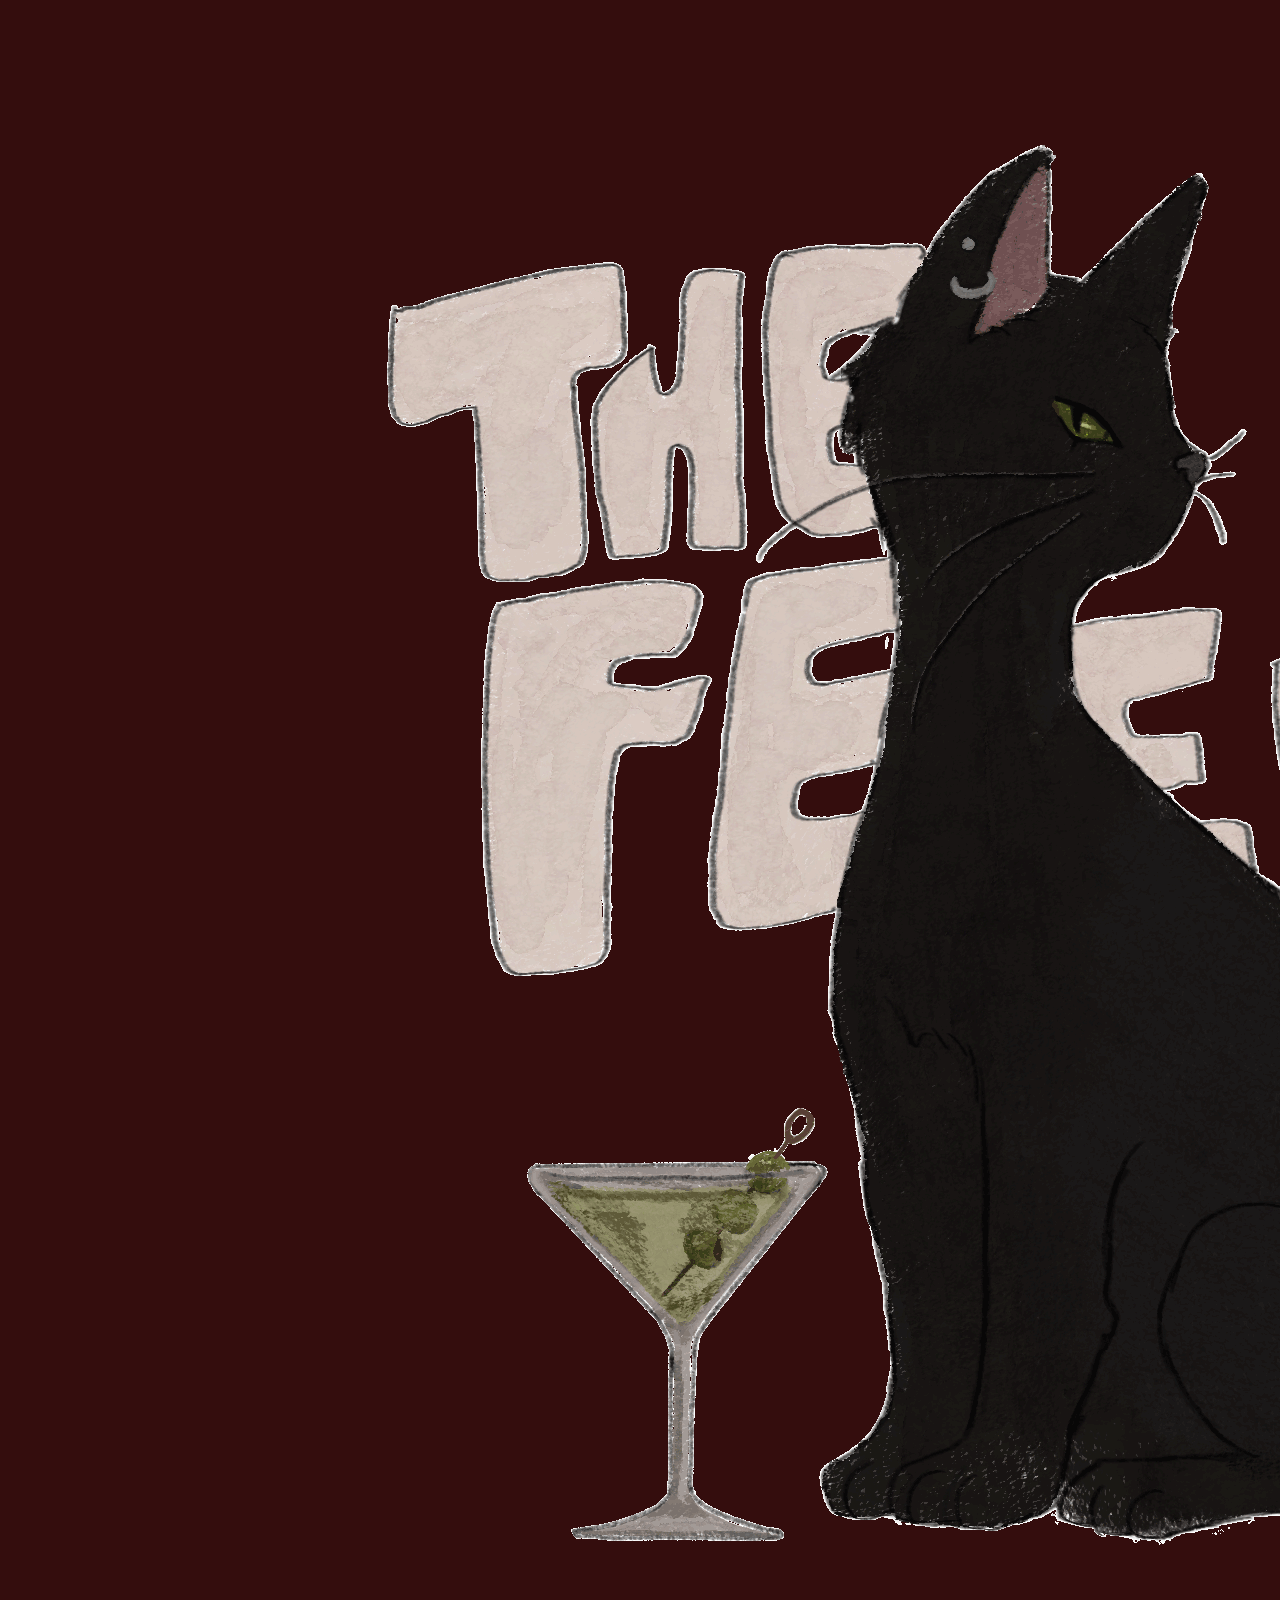
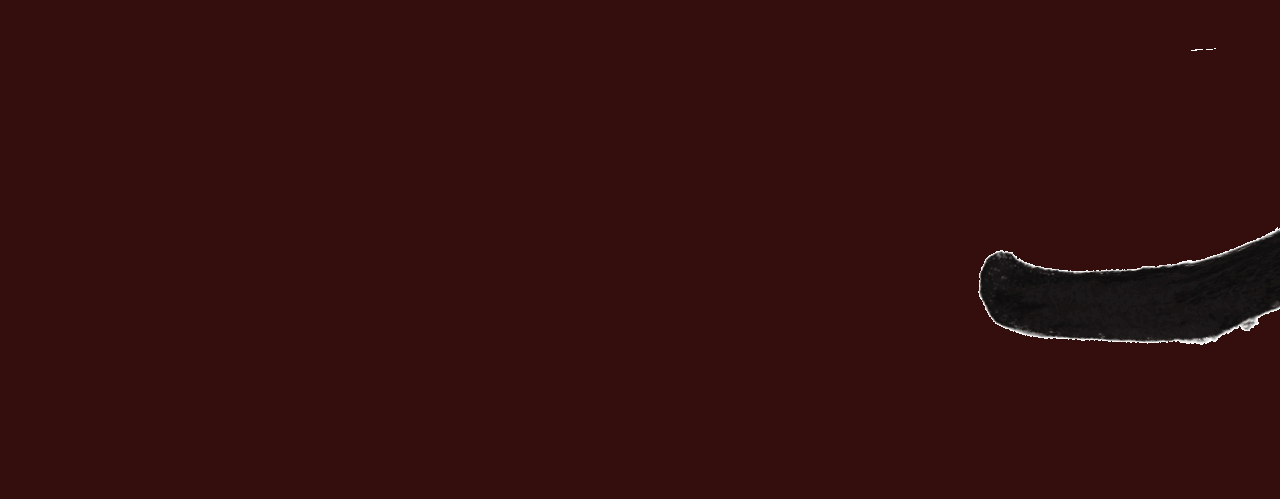
==== index.html @ 3c17ad8c "my feed copying and pasting my offline site into my first github repository" ====
<!doctype html>
<html>
  <head>
    <meta charset="utf-8" />
    <meta http-equiv="X-UA-Compatible" content="IE=edge" />
    <title>home page</title>
    <meta name="description" content="" />
    <meta name="viewport" content="width=device-width, initial-scale=1" />
    <link rel="stylesheet" href="css/home_page_style.css" />
  </head>
  <body>
    <h1>
      <a href="feed.html"> <img src="img/IMG_gif.gif" alt="the feed logo" /></a>
    </h1>
    <script src="" async defer></script>
  </body>
</html>
---- css/home_page_style.css ----
body {
  background-color: rgb(52, 13, 13);
}
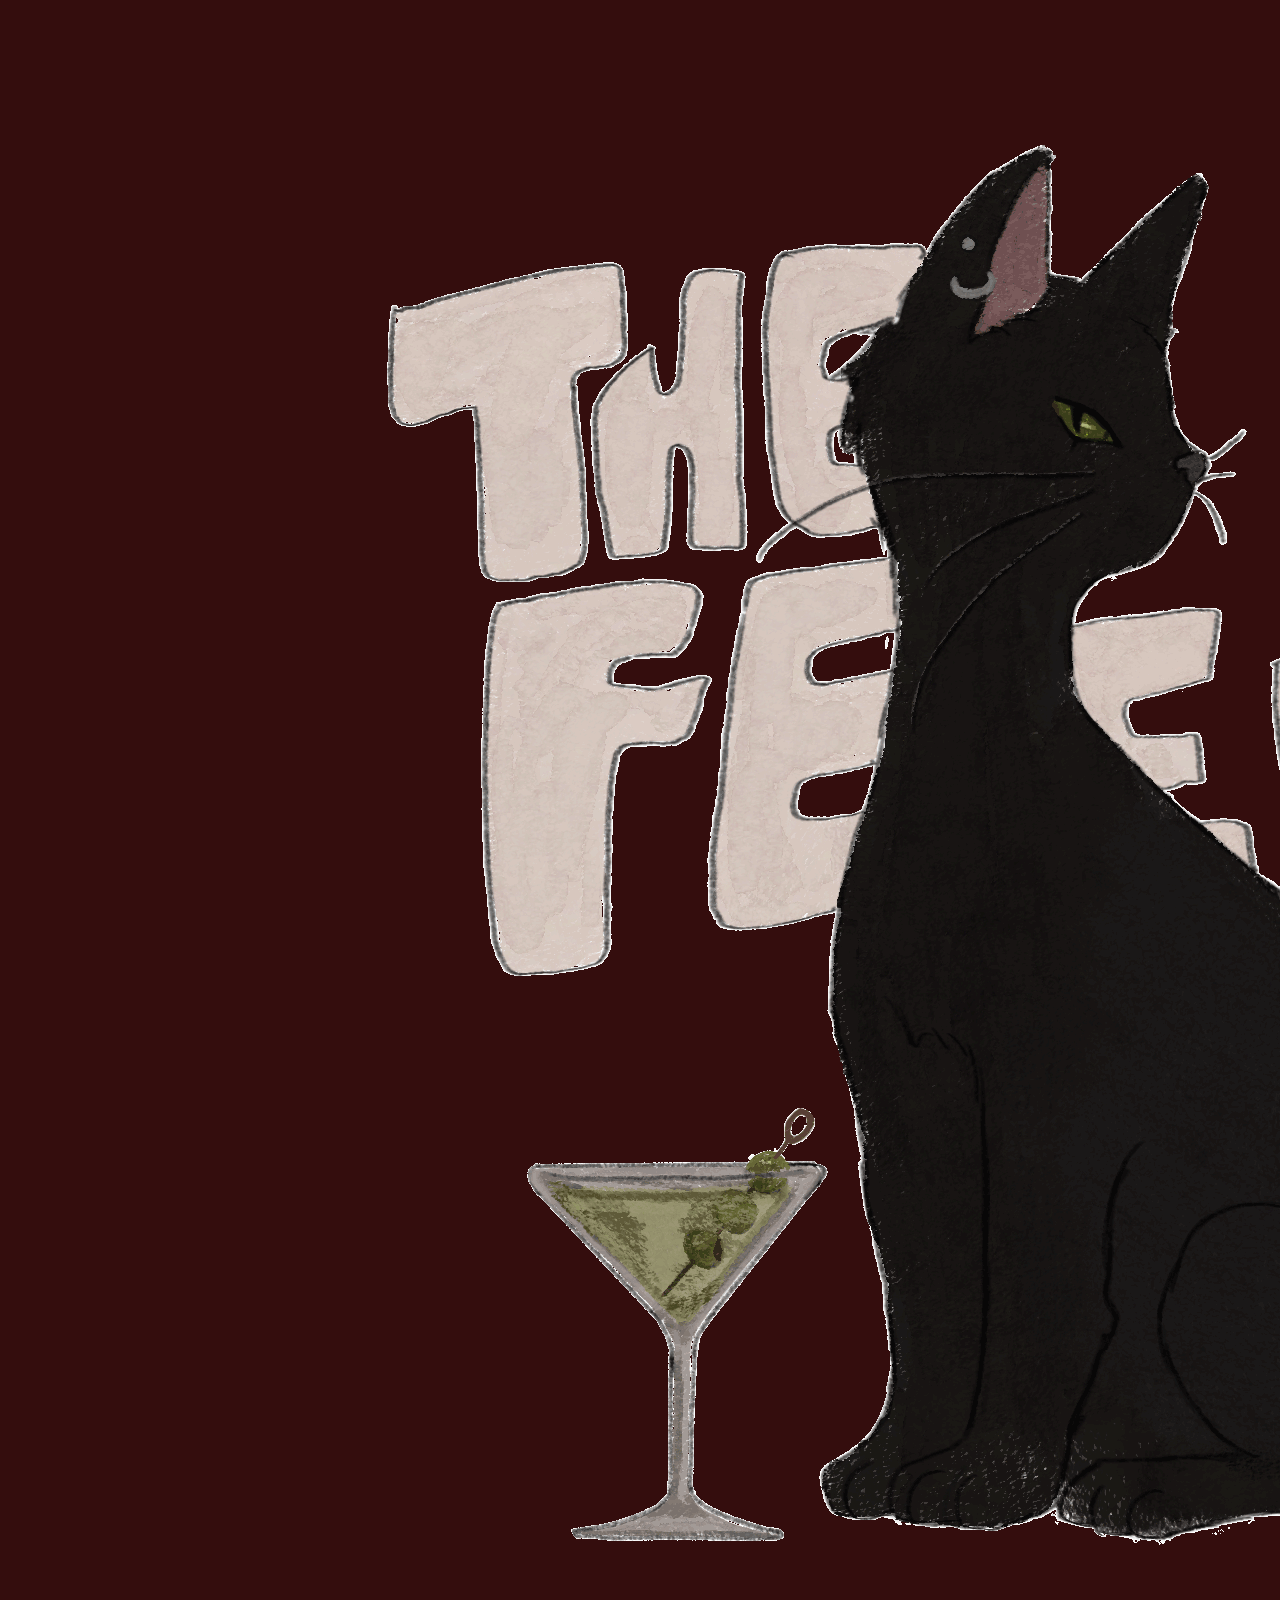
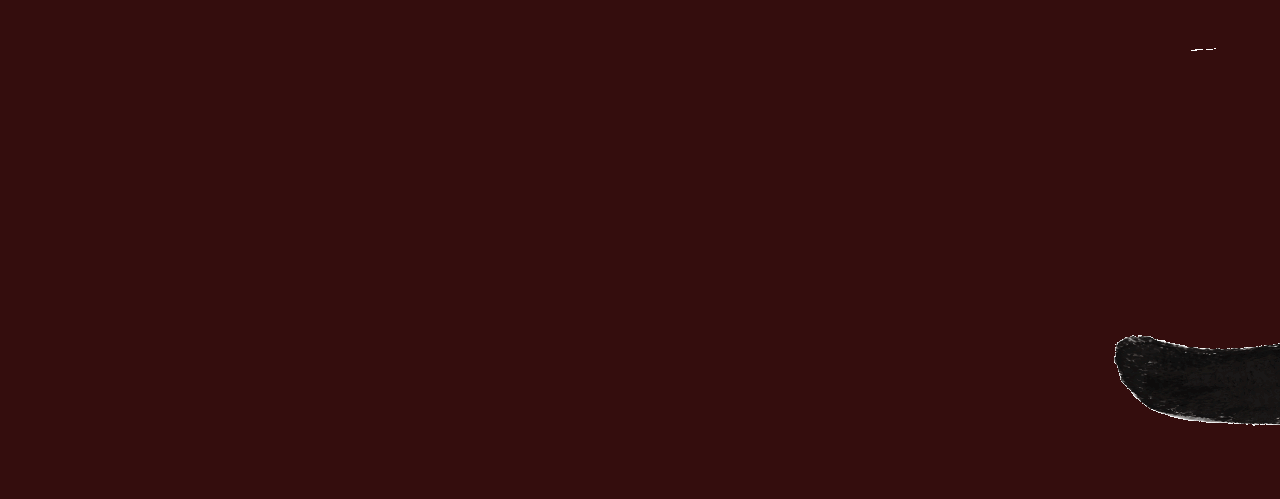
==== commit 3bc29ca9: "consolidated stylesheets into one" ====
--- a/index.html
+++ b/index.html
@@ -6,9 +6,9 @@
     <title>home page</title>
     <meta name="description" content="" />
     <meta name="viewport" content="width=device-width, initial-scale=1" />
-    <link rel="stylesheet" href="css/home_page_style.css" />
+    <link rel="stylesheet" href="css/style.css" />
   </head>
-  <body>
+  <body id="home-page">
     <h1>
       <a href="feed.html"> <img src="img/IMG_gif.gif" alt="the feed logo" /></a>
     </h1>
--- a/css/style.css
+++ b/css/style.css
@@ -0,0 +1,87 @@
+#home-page {
+  background-color: rgb(52, 13, 13);
+}
+
+#feed-page {
+  background-image: url("../img/jjazzbar.jpg");
+  background-repeat: no-repeat;
+  background-attachment: fixed;
+  background-size: cover;
+  justify-content: center;
+  column-count: 3;
+  column-gap: 1000px;
+  text-align: justify;
+}
+
+h2 {
+  color: beige;
+  font-family: "Courier New", Courier, monospace;
+  font-size: 80pt;
+  text-align: center;
+  width: 500px 500px 500px 500px;
+}
+p {
+  color: beige;
+  font-family: "Courier New", Courier, monospace;
+  font-size: 40pt;
+  width: 500px;
+  margin: 50px;
+  padding: 20px;
+}
+
+.left {
+  width: 700px;
+  margin: 40px;
+  margin-top: 40px;
+  margin-right: 40px;
+  margin-bottom: 40px;
+  margin-left: 40px;
+  padding: 24px;
+  border: 30px solid #e2d4b7;
+  border-radius: 15px;
+  box-sizing: border-box;
+  background: #75704e;
+}
+.center {
+  width: 700px;
+  margin: 40px;
+  margin-top: 40px;
+  margin-right: 40px;
+  margin-bottom: 40px;
+  margin-left: 40px;
+  padding: 24px;
+  border: 30px solid #75704e;
+  border-radius: 15px;
+  box-sizing: border-box;
+  background: #13070c;
+}
+.right {
+  width: 700px;
+  margin: 40px;
+  margin-top: 40px;
+  margin-right: 40px;
+  margin-bottom: 40px;
+  margin-left: 40px;
+  padding: 24px;
+  border: 30px solid #e2d4b7;
+  border-radius: 15px;
+  box-sizing: border-box;
+  background: #75704e;
+}
+
+video {
+  height: auto;
+  width: 7800px;
+  margin: 0 auto;
+  margin-top: 0px;
+  margin-right: auto;
+  margin-bottom: 0px;
+  margin-left: auto;
+  max-width: 100%;
+  padding: 50px auto 50px auto;
+  padding-top: 50px;
+  padding-right: auto;
+  padding-bottom: 50px;
+  padding-left: auto;
+  display: inline;
+}
